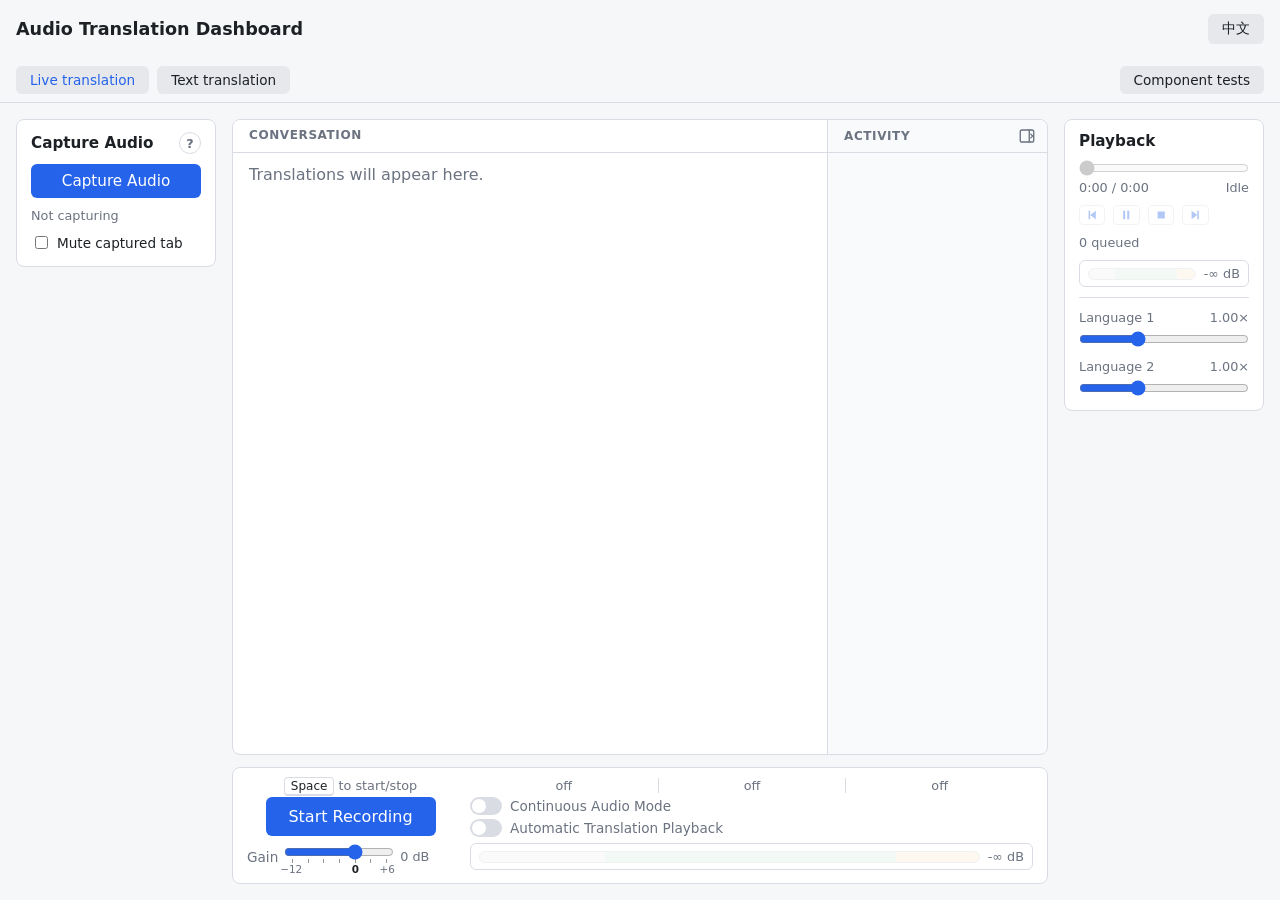
==== src/static/index.html @ a53b49bc "Add Simplified Chinese browser UI and language toggle" ====
<!doctype html>
<html lang="en">
<head>
  <meta charset="utf-8">
  <meta name="viewport" content="width=device-width, initial-scale=1">
  <title data-i18n="Audio Translation Dashboard">Audio Translation Dashboard</title>
  <script src="i18n-zh.js"></script>
  <script src="i18n.js"></script>
  <link rel="stylesheet" href="style.css">
</head>
<body class="app-shell">
  <header>
    <div class="app-heading">
      <h1><span data-i18n="Audio Translation Dashboard">Audio Translation Dashboard</span></h1>
      <button id="ui-language" class="ui-language header-link" type="button" lang="zh-Hans" translate="no">中文</button>
    </div>
    <div class="app-toolbar">
      <nav class="primary-views" aria-label="Translation views" data-i18n-aria-label="Translation views">
        <a class="header-link" href="#live" data-view="live" data-i18n="Live translation">Live translation</a>
        <a class="header-link" href="#text" data-view="text" data-i18n="Text translation">Text translation</a>
      </nav>
      <!-- The three servers' status (filled in by app.js from /api/health). -->
      <div id="services" class="services" aria-live="polite"></div>
      <a class="header-link" href="#tests" data-view="tests" data-i18n="Component tests">Component tests</a>
      <a id="smoke-link" class="header-link" href="smoke.html" target="_blank" rel="noopener" hidden data-i18n="Smoke test ↗">Smoke test ↗</a>
    </div>
  </header>

  <!-- The page: the capture sidebar to the left of the main area, in what was
       empty space (the main area keeps its size, centered, when there's room). -->
  <div id="live-view" class="layout">
  <aside id="capture" class="capture-panel" aria-label="Capture Audio" data-i18n-aria-label="Capture Audio">
    <div class="capture-head">
      <h2 data-i18n="Capture Audio">Capture Audio</h2>
      <button id="capture-help-btn" class="help-btn" type="button" aria-label="How capturing works"
              title="How capturing works" data-i18n-aria-label="How capturing works" data-i18n-title="How capturing works">?</button>
    </div>
    <button id="capture-btn" type="button" title="Capture the sound of a tab, a window or the whole system" data-i18n-title="Capture the sound of a tab, a window or the whole system" data-i18n="Capture Audio">Capture Audio</button>
    <div id="capture-status" class="capture-status" data-i18n="Not capturing">Not capturing</div>
    <!-- One meter per channel of the captured sound; click one to choose
         which is translated (filled in by app.js). -->
    <div id="capture-channels" class="capture-channels"></div>
    <label class="capture-mute" title="Silence the captured tab here while still capturing it (browser tabs only; set before capturing)" data-i18n-title="Silence the captured tab here while still capturing it (browser tabs only; set before capturing)">
      <input type="checkbox" id="capture-mute"> <span data-i18n="Mute captured tab">Mute captured tab</span></label>
  </aside>

  <main>
    <!-- One grid: each recording is a row with its text on the left and its
         activity (timings, details) on the right, so the two always align. -->
    <section translate="no" class="notranslate" id="translation-window" aria-live="polite">
      <div class="col-head conversation-head" data-i18n="Conversation">Conversation</div>
      <div class="col-head activity-head">
        <span class="col-title" data-i18n="Activity">Activity</span>
        <!-- Sidebar toggle: window outline, panel on the right, chevron that
             points right to collapse and left (flipped by CSS) to expand. -->
        <button id="activity-toggle" type="button" aria-expanded="true"
                aria-label="Hide activity" title="Hide activity" data-i18n-aria-label="Hide activity" data-i18n-title="Hide activity">
          <svg viewBox="0 0 24 24" width="18" height="18" aria-hidden="true"
               fill="none" stroke="currentColor" stroke-width="1.8"
               stroke-linecap="round" stroke-linejoin="round">
            <rect x="3" y="4" width="18" height="16" rx="2.5"/>
            <line x1="15" y1="4" x2="15" y2="20"/>
            <polyline class="chevron" points="17 9.5 19.5 12 17 14.5"/>
          </svg>
        </button>
      </div>
      <p class="placeholder" data-i18n="Translations will appear here.">Translations will appear here.</p>
    </section>

    <!-- Two-row grid. Top row: hints/indicators, each above the control it
         belongs to (the Space hint above the button, the status above the
         level). Bottom row: button, mode switch, gain, level. -->
    <div class="controls">
      <span class="shortcut-hint"><kbd data-i18n="Space">Space</kbd> <span data-i18n="to start/stop">to start/stop</span></span>
      <!-- Three independent indicators, left to right (filled in by app.js):
           the capture and the microphone (each with its own recording state), and
           playback, which waits for both to be quiet. Unlabeled: the position
           says which is which (and the tooltip). -->
      <div id="status" class="statuses" aria-live="polite">
        <span class="status-item" id="status-capture" data-name="Capture" data-i18n="off">off</span>
        <span class="status-item" id="status-mic" data-name="Mic" data-i18n="off">off</span>
        <span class="status-item" id="status-playback" data-name="Playback" data-i18n="off">off</span>
      </div>

      <button id="record-btn" type="button" title="Start/stop recording (Space)" data-i18n-title="Start/stop recording (Space)" data-i18n="Start Recording">Start Recording</button>
      <!-- "Continuous Audio Mode" in the UI; called auto-split in the code and config. -->
      <label class="switch" title="On: keep listening and send each phrase when you pause. Off: one recording per Start/Stop." data-i18n-title="On: keep listening and send each phrase when you pause. Off: one recording per Start/Stop.">
        <input type="checkbox" id="auto-split" role="switch">
        <span class="switch-track"></span><span data-i18n="Continuous Audio Mode">Continuous Audio Mode</span></label>
      <label class="switch" title="On: speak each translation as soon as it's done. Off: use the ▶ button after a translation." data-i18n-title="On: speak each translation as soon as it&#x27;s done. Off: use the ▶ button after a translation.">
        <input type="checkbox" id="auto-play" role="switch">
        <span class="switch-track"></span><span data-i18n="Automatic Translation Playback">Automatic Translation Playback</span></label>
      <!-- Software gain applied before the meter and the recording. Fine
           adjustment only: set the main level in Windows sound settings. -->
      <label class="gain" title="Software gain (double-click to reset to 0 dB). For larger changes, adjust the microphone level in Windows sound settings." data-i18n-title="Software gain (double-click to reset to 0 dB). For larger changes, adjust the microphone level in Windows sound settings."><span data-i18n="Gain">Gain</span><span class="gain-slider">
          <input type="range" id="gain" min="-12" max="6" step="1" value="0" list="gain-ticks">
          <!-- Scale labels, positioned along the thumb's travel (0 dB is at 2/3). -->
          <span class="gain-scale" aria-hidden="true">
            <span style="left: 0%">&minus;12</span>
            <span class="zero" style="left: 66.667%">0</span>
            <span style="left: 100%">+6</span>
          </span>
        </span>
        <span id="gain-value" class="gain-value">0 dB</span>
        <datalist id="gain-ticks">
          <option value="-12"></option>
          <option value="-9"></option>
          <option value="-6"></option>
          <option value="-3"></option>
          <option value="0"></option>
          <option value="3"></option>
          <option value="6"></option>
        </datalist>
      </label>
      <!-- Microphone level while recording: the meter bar (-60 dB left to
           0 dB right) and its dB readout, as one item. -->
      <div class="level">
        <div id="level-meter" class="meter" role="meter" aria-label="Microphone level"
             aria-valuemin="-60" aria-valuemax="0" aria-valuenow="-60"
             title="Microphone level: gray = too quiet, green = good, amber = very loud, red = clipping. The marker shows this recording's highest peak." data-i18n-aria-label="Microphone level" data-i18n-title="Microphone level: gray = too quiet, green = good, amber = very loud, red = clipping. The marker shows this recording&#x27;s highest peak.">
          <div class="meter-fill"></div>
          <div class="meter-peak"></div>
          <div class="meter-threshold" title="Speech threshold (Continuous Audio Mode)" data-i18n-title="Speech threshold (Continuous Audio Mode)"></div>
        </div>
        <span id="level-db" class="meter-db">-∞ dB</span>
      </div>
    </div>
  </main>
  <aside id="playback" class="capture-panel playback-panel" aria-label="Playback" data-i18n-aria-label="Playback">
    <div class="capture-head"><h2 data-i18n="Playback">Playback</h2></div>
    <div class="playback-timeline">
      <input id="playback-position" type="range" min="0" max="1" step="0.1" value="0" aria-label="Position in current clip" disabled data-i18n-aria-label="Position in current clip">
      <div class="playback-times"><span id="playback-elapsed">0:00</span><span id="playback-duration">/ 0:00</span><span id="playback-status" class="capture-status" role="status" data-i18n="Idle">Idle</span></div>
    </div>
    <div class="playback-controls translation-actions" role="group" aria-label="Playback controls" data-i18n-aria-label="Playback controls">
      <button id="playback-restart" class="row-btn" type="button" title="Restart clip" aria-label="Restart clip" disabled data-i18n-title="Restart clip" data-i18n-aria-label="Restart clip"><svg viewBox="0 0 24 24" width="14" height="14" fill="currentColor" aria-hidden="true"><path d="M5 4h3v16H5zm14 0v16L8 12z"/></svg></button>
      <button id="playback-pause" class="row-btn" type="button" title="Pause playback" aria-label="Pause playback" disabled data-i18n-title="Pause playback" data-i18n-aria-label="Pause playback"><svg viewBox="0 0 24 24" width="14" height="14" fill="currentColor" aria-hidden="true"><path d="M6 4h4v16H6zm8 0h4v16h-4z"/></svg></button>
      <button id="playback-stop" class="row-btn" type="button" title="Stop and clear queue" aria-label="Stop and clear queue" disabled data-i18n-title="Stop and clear queue" data-i18n-aria-label="Stop and clear queue"><svg viewBox="0 0 24 24" width="14" height="14" fill="currentColor" aria-hidden="true"><rect x="5" y="5" width="14" height="14" rx="1"/></svg></button>
      <button id="playback-next" class="row-btn" type="button" title="Next queued clip" aria-label="Next queued clip" disabled data-i18n-title="Next queued clip" data-i18n-aria-label="Next queued clip"><svg viewBox="0 0 24 24" width="14" height="14" fill="currentColor" aria-hidden="true"><path d="M16 4h3v16h-3zM5 4l11 8-11 8z"/></svg></button>
    </div>
    <div id="playback-queue" class="capture-status" data-i18n="0 queued">0 queued</div>
    <div class="level">
      <div id="playback-meter" class="meter" role="meter" aria-label="Playback level" aria-valuemin="-60" aria-valuemax="0" aria-valuenow="-60" title="Playback output level (dBFS)" data-i18n-aria-label="Playback level" data-i18n-title="Playback output level (dBFS)"><div class="meter-fill"></div></div>
      <span id="playback-db" class="meter-db">-∞ dB</span>
    </div>
    <div class="playback-speeds" role="group" aria-label="Translation playback speed" data-i18n-aria-label="Translation playback speed">
      <label class="playback-speed"><span id="speed-language1" data-i18n="Language 1">Language 1</span><output for="speed1">1.00×</output><input id="speed1" type="range" min="0.75" max="1.5" step="0.05" value="1" aria-labelledby="speed-language1"></label>
      <label class="playback-speed"><span id="speed-language2" data-i18n="Language 2">Language 2</span><output for="speed2">1.00×</output><input id="speed2" type="range" min="0.75" max="1.5" step="0.05" value="1" aria-labelledby="speed-language2"></label>
    </div>
  </aside>
  </div>

  <!-- Loaded once, then kept mounted so switching views preserves their state. -->
  <iframe id="text-view" class="app-view-frame" title="Text translation" data-src="translate.html" hidden data-i18n-title="Text translation"></iframe>
  <iframe id="tests-view" class="app-view-frame" title="Component tests" data-src="test.html" allow="microphone" hidden data-i18n-title="Component tests"></iframe>

  <!-- How capturing works (the ? in the capture sidebar). -->
  <dialog id="capture-help" class="help-dialog" aria-labelledby="capture-help-title">
    <div class="raw-head">
      <h2 id="capture-help-title" data-i18n="Capture Audio">Capture Audio</h2>
      <button id="capture-help-close" type="button" aria-label="Close" title="Close (Esc)" data-i18n-aria-label="Close" data-i18n-title="Close (Esc)">&#x2715;</button>
    </div>
    <div class="help-body">
      <p data-i18n="Capture translates sound from your computer instead of the microphone: a video, a meeting, anything that&#x27;s playing.">Capture translates sound from your computer instead of the microphone: a video, a meeting, anything that's playing.</p>
      <p data-i18n="It uses the browser&#x27;s screen sharing, the same one meeting apps use to share a tab or your screen, in reverse: you share with this page, and it listens to the sound. In the browser&#x27;s picker, choose:">It uses the browser's screen sharing, the same one meeting apps use to share a tab or your screen, in reverse: you share with this page, and it listens to the sound. In the browser's picker, choose:</p>
      <ul>
      <li data-i18n="A browser tab (best), with Also share tab audio on: just that tab&#x27;s sound, e.g. a YouTube video or a meeting in the browser. Mute captured tab (tick it before capturing) silences it for you while it&#x27;s still captured, so you hear only the translations.">A browser tab (best), with Also share tab audio on: just that tab's sound, e.g. a YouTube video or a meeting in the browser. Mute captured tab (tick it before capturing) silences it for you while it's still captured, so you hear only the translations.</li>
      <li data-i18n="Entire screen, with Also share system audio on: everything your computer plays (Windows), e.g. a meeting app. This includes the spoken translations.">Entire screen, with Also share system audio on: everything your computer plays (Windows), e.g. a meeting app. This includes the spoken translations.</li>
      <li data-i18n="A window shares no sound in most browsers.">A window shares no sound in most browsers.</li>
      </ul>
      <p data-i18n="The picture isn&#x27;t used (it&#x27;s kept tiny). Phrases are split at pauses, as in Continuous Audio Mode. If the sound is stereo, translation starts with the first channel that has sound; click a channel&#x27;s meter to choose the other. Stop with the button, or with the browser&#x27;s own &quot;Stop sharing&quot;.">The picture isn't used (it's kept tiny). Phrases are split at pauses, as in Continuous Audio Mode. If the sound is stereo, translation starts with the first channel that has sound; click a channel's meter to choose the other. Stop with the button, or with the browser's own "Stop sharing".</p>
    </div>
  </dialog>

  <!-- Viewer for a row's raw whisper/llama exchange (request + response JSON). -->
  <dialog id="raw-dialog" aria-labelledby="raw-title">
    <div class="raw-head">
      <h2 id="raw-title"></h2>
      <button id="raw-copy" type="button" data-i18n="Copy">Copy</button>
      <button id="raw-close" type="button" aria-label="Close" title="Close (Esc)" data-i18n-aria-label="Close" data-i18n-title="Close (Esc)">&#x2715;</button>
    </div>
    <pre translate="no" id="raw-body"></pre>
  </dialog>

  <script src="translation-actions.js"></script>
  <script src="time-stretch.js"></script>
  <script src="app.js"></script>
  <script src="views.js"></script>
</body>
</html>
---- src/static/style.css ----
:root {
  --bg: #f6f7f9;
  --panel: #ffffff;
  --activity-bg: #f9fafb;
  --controls-bg: #e8ebef; /* controls panel: darker than the page, for contrast */
  --text: #1d2125;
  --muted: #6b7280;
  --border: #d9dde3;
  --accent: #2563eb;
  --recording: #dc2626;
  --activity-full-width: 220px; /* the Activity column when shown */
  --activity-width: var(--activity-full-width); /* current width (narrow when collapsed) */
  --header-height: 50px;
  --header-btn-bg: #e6e8ec; /* header link buttons: just off the page background */
  --header-btn-hover: #dcdfe4;
}

@media (prefers-color-scheme: dark) {
  :root {
    --bg: #15171a;
    --panel: #1f2226;
    --activity-bg: #1a1d21;
    --controls-bg: #0e1012;
    --text: #e6e8eb;
    --muted: #9aa1ab;
    --border: #33373d;
    --accent: #3b82f6;
    --recording: #ef4444;
    --header-btn-bg: #24272c;
    --header-btn-hover: #2c3036;
  }
}

* { box-sizing: border-box; }

body {
  margin: 0;
  font-family: system-ui, sans-serif;
  background: var(--bg);
  color: var(--text);
}

header {
  height: var(--header-height);
  padding: 0 16px;
  display: flex;
  align-items: center;
  gap: 12px;
  border-bottom: 1px solid var(--border);
}

h1 { font-size: 1.1rem; margin: 0; }

/* Link to the other page (dashboard <-> component tests), at the right:
   shaped like the record button, but a quiet gray. */
.header-link {
  margin-left: auto;
  padding: 6px 14px;
  border-radius: 6px;
  background: var(--header-btn-bg);
  color: var(--text);
  font-size: 0.85rem;
  text-decoration: none;
}

.header-link:hover { background: var(--header-btn-hover); }
.header-link + .header-link { margin-left: 0; } /* several: side by side */

/* Keep live capture running while the other mounted views are visible. */
.app-shell { height: 100vh; height: 100dvh; display: flex; flex-direction: column; overflow: hidden; }
.app-shell > header { flex-shrink: 0; height: auto; flex-direction: column; align-items: stretch; gap: 0; padding: 0; }
.app-heading { display: flex; align-items: center; justify-content: space-between; gap: 12px; padding: 14px 16px; }
.app-toolbar { display: flex; align-items: center; flex-wrap: wrap; gap: 12px; padding: 8px 16px; }
.primary-views { display: flex; flex-wrap: wrap; gap: 8px; }
.app-toolbar .header-link { margin-left: 0; }
.ui-language { flex-shrink: 0; color: var(--text); border: 0; font-family: inherit; cursor: pointer; }
.app-shell > #live-view { flex: 1; min-height: 0; }
.app-shell #live-view > main { height: 100%; min-height: 0; }
.app-view-frame { display: block; width: 100%; flex: 1; min-height: 0; border: 0; }
.app-shell > [hidden], .app-shell > header > [hidden] { display: none !important; }
.header-link[aria-current="page"] { color: var(--accent); }
.embedded-view header { display: none; }

/* Server status, at the right of the header before the link: a colored dot
   per server (green ok, amber loading, red down, gray not checked yet). */
.services {
  margin-left: auto;
  display: flex;
  gap: 14px;
  font-size: 0.8rem;
  color: var(--muted);
}

.services + .header-link { margin-left: 4px; }

.service { display: flex; align-items: center; gap: 5px; cursor: default; }

.service::before {
  content: "";
  width: 8px;
  height: 8px;
  border-radius: 50%;
  background: var(--muted);
}

.service.ok::before { background: #16a34a; }
.service.loading::before { background: #d97706; }
.service.down::before { background: var(--recording); }
.service.down { color: var(--recording); }

.mock-badge {
  font-size: 0.7rem;
  font-weight: 600;
  letter-spacing: 0.05em;
  padding: 2px 6px;
  border-radius: 4px;
  vertical-align: middle;
  background: var(--recording);
  color: #fff;
}

button { font: inherit; color: inherit; }

/* Main area */

/* The page: the capture sidebar in the left margin, the main area as before.
   The sidebar's column is at least its own width; the main area is up to
   1100px; the outer columns share what's left equally, so the main area stays
   centered (and its size unchanged) while there's room. */
.layout {
  --capture-width: 240px;
  display: grid;
  grid-template-columns: minmax(calc(var(--capture-width) + 16px), 1fr) minmax(0, 1100px) minmax(calc(var(--capture-width) + 16px), 1fr);
}

.layout > main { grid-column: 2; width: 100%; }

main {
  max-width: 1100px;
  height: calc(100vh - var(--header-height));
  margin: 0 auto;
  padding: 16px;
  display: flex;
  flex-direction: column;
  gap: 12px;
}

/* Translation window: a two-column grid. Each row is one recording; its cells
   share the row's height, so text and activity always line up. */

#translation-window {
  flex: 1;
  min-height: 0;
  overflow-y: auto;
  background: var(--panel);
  border: 1px solid var(--border);
  border-radius: 8px;
  display: grid;
  grid-template-columns: minmax(0, 1fr) var(--activity-width);
  align-content: start;
  /* Carries both column backgrounds (and the divider) down through the empty
     space below the last row. */
  background: linear-gradient(to right,
    var(--panel) calc(100% - var(--activity-width)),
    var(--border) calc(100% - var(--activity-width)) calc(100% - var(--activity-width) + 1px),
    var(--activity-bg) calc(100% - var(--activity-width) + 1px));
}

/* Collapsed activity: the column shrinks to a narrow strip that keeps the
   toggle button; rows and the background stay aligned. */
body.activity-hidden { --activity-width: 36px; }
body.activity-hidden .activity > *,
body.activity-hidden .activity-head .col-title { display: none; }
body.activity-hidden .activity { padding: 0; }
body.activity-hidden .activity-head { justify-content: center; padding: 8px 0; }

.row { display: contents; }

.col-head {
  position: sticky;
  top: 0;
  z-index: 1;
  padding: 8px 16px;
  font-size: 0.75rem;
  font-weight: 600;
  text-transform: uppercase;
  letter-spacing: 0.05em;
  color: var(--muted);
  background: var(--panel);
  border-bottom: 1px solid var(--border);
}

.activity-head {
  background: var(--activity-bg);
  border-left: 1px solid var(--border);
  display: flex;
  align-items: center;
  justify-content: space-between;
  padding-right: 8px;
}

#activity-toggle {
  display: flex;
  align-items: center;
  justify-content: center;
  width: 24px;
  height: 24px;
  margin: -4px 0; /* don't make the header row taller */
  padding: 0;
  border: none;
  border-radius: 4px;
  background: none;
  color: var(--muted);
  cursor: pointer;
}

#activity-toggle:hover {
  color: var(--text);
  background: var(--border);
}

#activity-toggle .chevron {
  transform-box: fill-box;
  transform-origin: center;
}

body.activity-hidden #activity-toggle .chevron { transform: scaleX(-1); }

.placeholder {
  grid-column: 1 / -1;
  margin: 0;
  padding: 12px 16px;
  color: var(--muted);
}

/* Left column: the conversation. language1 is left-aligned, language2 right. */

.utterance {
  padding: 10px 16px;
  border-bottom: 1px solid var(--border);
}

.utterance.lang2 { text-align: right; }

.utterance .meta {
  font-size: 0.75rem;
  color: var(--muted);
  margin-bottom: 2px;
}

.utterance .meta:empty { display: none; }

/* The transcription is the smaller and narrower of the two (75% of the row),
   the translation the main text (95%); both on the row's side (lang2 rows:
   the right). Both flow as one paragraph, filling their width: line breaks in
   the text (whisper's segment boundaries, which llama copies) become spaces. */
.utterance .original,
.utterance .translation {
  line-height: 1.5;
  white-space: normal;
}

.utterance .original {
  max-width: 75%;
  font-size: 0.95rem;
}

.utterance .translation {
  max-width: 95%;
  font-size: 1.1rem;
  color: var(--accent);
  margin-top: 4px;
}

.utterance.lang2 .original,
.utterance.lang2 .translation { margin-left: auto; }

.utterance .translation:empty { display: none; }
.utterance .pending { color: var(--muted); font-style: italic; }
.utterance .error { color: var(--recording); font-size: 0.9rem; }

/* Right column: activity for the row. Timings first and largest; the rest is
   supporting detail. */

.activity {
  padding: 10px 14px;
  border-bottom: 1px solid var(--border);
  border-left: 1px solid var(--border);
  background: var(--activity-bg);
  min-width: 0;
}

.timing {
  display: flex;
  align-items: baseline;
  gap: 6px;
  line-height: 1.4;
}

.timing .secs {
  font-size: 1.15rem;
  font-weight: 600;
  font-variant-numeric: tabular-nums;
  min-width: 3.6em;
}

.timing .label {
  font-size: 0.75rem;
  color: var(--muted);
}

/* Second line under a label: the translate line's time to first token. */
.timing .label .sub {
  display: block;
  font-size: 0.7rem;
  font-variant-numeric: tabular-nums;
  white-space: nowrap;
}

/* Small buttons at the right end of a timing line: play (audio) and
   raw-response viewers (transcribe, translate), stacked in one column. */
.row-btn {
  margin-left: auto;
  min-width: 2.2em;
  padding: 0 6px;
  border: 1px solid var(--border);
  border-radius: 4px;
  background: var(--panel);
  color: var(--accent);
  font-size: 0.75rem;
  line-height: 1.5;
  cursor: pointer;
}

.row-btn:hover { border-color: var(--accent); }

/* A second button (play, after ⓘ on the audio line) stays in the same
   right-hand column as the single buttons on the other lines. */
.timing .row-btn + .row-btn { margin-left: 0; }

/* Identical play/copy controls inline after translations on either page. */
.translation-actions {
  display: inline-flex;
  gap: 4px;
  margin-left: 8px;
  vertical-align: 0.1em;
  white-space: nowrap;
}

.translation-actions > .row-btn {
  display: inline-flex;
  align-items: center;
  justify-content: center;
  width: 2.2em;
  min-width: 2.2em;
  height: calc(1.5em + 2px);
  margin: 0;
  padding: 0 6px;
  border: 1px solid var(--border);
  border-radius: 4px;
  background: var(--panel);
  color: var(--accent);
  font-size: 0.75rem;
  font-weight: 400;
  line-height: 1.5;
  font-style: normal;
}

.translation-actions > .row-btn:hover { border-color: var(--accent); background: var(--panel); }

/* Raw response viewer */

#raw-dialog {
  width: min(900px, 92vw);
  max-height: 85vh;
  padding: 0;
  border: 1px solid var(--border);
  border-radius: 8px;
  background: var(--panel);
  color: var(--text);
}

#raw-dialog[open] { display: flex; flex-direction: column; }
#raw-dialog::backdrop { background: rgba(0, 0, 0, 0.4); }

.raw-head {
  display: flex;
  align-items: center;
  gap: 8px;
  padding: 10px 14px;
  border-bottom: 1px solid var(--border);
}

.raw-head h2 { flex: 1; margin: 0; font-size: 0.95rem; }

.raw-head button {
  padding: 2px 10px;
  border: 1px solid var(--border);
  border-radius: 4px;
  background: none;
  cursor: pointer;
}

#raw-body {
  margin: 0;
  padding: 12px 14px;
  overflow: auto;
  font-family: ui-monospace, Consolas, monospace;
  font-size: 0.8rem;
  line-height: 1.45;
  white-space: pre-wrap;
  overflow-wrap: anywhere;
}

.timing.pending .secs { color: var(--muted); font-weight: 400; }
.timing.error .secs { color: var(--recording); }

.details {
  margin-top: 6px;
  font-size: 0.75rem;
  line-height: 1.4;
  color: var(--muted);
  overflow-wrap: anywhere;
}

.details .error { color: var(--recording); }

/* Controls */

/* Two rows on a shared grid so each indicator sits above its control:
     row 1:  Space hint |        |      | capture, mic, playback statuses
     row 2:  button     | switch | gain | level (meter bar + dB readout)
     row 3:             | switch |      |
   The gain column takes the leftover space (1fr), which pushes the last
   column to the right edge; that column is as wide as the Activity column so
   the indicators line up under it (even when the column is collapsed).
   Like the translation window, the panel has no right padding (both have a
   1px border), so the last column has exactly the Activity column's width
   and both its edges line up; its contents get the activity cells' 14px
   side padding instead. */
.controls {
  display: grid;
  grid-template-columns: auto auto auto var(--activity-full-width);
  column-gap: 16px;
  row-gap: 4px;
  align-items: center;
  justify-items: start;
  padding: 10px 0 10px 14px;
  /* Same two-tone background as the translation window: conversation color
     on the left, activity color under the Activity column, and the 1px
     divider at the same position. (Uses the full width, so it doesn't follow
     the Activity column when collapsed; --controls-bg is the old flat color.) */
  background: linear-gradient(to right,
    var(--panel) calc(100% - var(--activity-full-width)),
    var(--border) calc(100% - var(--activity-full-width)) calc(100% - var(--activity-full-width) + 1px),
    var(--activity-bg) calc(100% - var(--activity-full-width) + 1px));
  border: 1px solid var(--border);
  border-radius: 8px;
}

.controls .shortcut-hint { grid-row: 1; grid-column: 1; justify-self: center; }
.controls #status {
  grid-row: 1;
  grid-column: 4;
  justify-self: stretch;
  padding: 0 14px; /* lines up with the level below */
}
/* Rows 2-3: the two switches stacked (left-aligned, so their tracks line
   up); the other controls span both rows, centered vertically. */
.controls #record-btn { grid-row: 2 / 4; grid-column: 1; justify-self: center; }
.controls .switch { grid-row: 2; grid-column: 2; justify-self: start; }
.controls .switch + .switch { grid-row: 3; }
.controls .gain { grid-row: 2 / 4; grid-column: 3; justify-self: center; }
.controls .level { grid-row: 2 / 4; grid-column: 4; justify-self: center; width: calc(100% - 28px); }

/* The level: meter bar filling the width, dB readout to its right. */
.level {
  display: flex;
  align-items: center;
  justify-content: center;
  gap: 8px;
  padding: 5px 8px;
  border: 1px solid var(--border);
  border-radius: 6px;
}

.level .meter { flex: 1; width: auto; min-width: 0; }
.level .meter-db { min-width: 0; white-space: nowrap; text-align: center; }

#record-btn {
  font-size: 1rem;
  padding: 10px 20px;
  border: none;
  border-radius: 6px;
  background: var(--accent);
  color: #fff;
  cursor: pointer;
  min-width: 170px;
}

#record-btn.recording { background: var(--recording); }
#record-btn:disabled { opacity: 0.6; cursor: default; }

/* The status row above the level: capture (left), mic (middle), playback
   (right), unlabeled, with light dividers, each colored by what it's doing:
   equal thirds, each centered. The wording is kept short enough to fit; text
   that's too long spills over visibly, a sign to shorten it. */
.statuses { display: grid; grid-template-columns: repeat(3, minmax(0, 1fr)); font-size: 0.8rem; color: var(--muted); white-space: nowrap; }
.status-item { text-align: center; }
.status-item + .status-item { border-left: 1px solid var(--border); }
.status-item[data-state="active"] { color: #16a34a; }
.status-item[data-state="waiting"] { color: #d97706; }
.status-item[data-state="error"] { color: var(--recording); }

.shortcut-hint {
  font-size: 0.8rem;
  color: var(--muted);
}

kbd {
  font-family: inherit;
  font-size: 0.75rem;
  padding: 1px 6px;
  border: 1px solid var(--border);
  border-bottom-width: 2px;
  border-radius: 4px;
  background: var(--panel);
  color: var(--text);
}

/* Microphone level meter. The track is faintly shaded by range:
   -60..-45 dB too quiet, -45..-10 dB good, -10..0 dB very loud. */

.meter {
  --meter-quiet: #9ca3af;
  --meter-good: #16a34a;
  --meter-hot: #f59e0b;
  position: relative;
  width: 200px;
  height: 12px;
  border-radius: 6px;
  overflow: hidden;
  border: 1px solid var(--border);
  background: linear-gradient(to right,
    color-mix(in srgb, var(--meter-quiet) 12%, transparent) 25%,
    color-mix(in srgb, var(--meter-good) 12%, transparent) 25% 83.3%,
    color-mix(in srgb, var(--meter-hot) 15%, transparent) 83.3%);
  opacity: 0.4;
  transition: opacity 0.2s;
}

.meter.active { opacity: 1; }

.meter-fill {
  position: absolute;
  inset: 0 auto 0 0;
  width: 0;
  background: var(--meter-good);
}

.meter.quiet .meter-fill { background: var(--meter-quiet); }
.meter.hot .meter-fill { background: var(--meter-hot); }
.meter.clip .meter-fill { background: var(--recording); }

.meter-peak {
  position: absolute;
  top: 0;
  bottom: 0;
  left: 0;
  width: 2px;
  background: var(--text);
  opacity: 0.6;
  display: none;
}

.meter.active .meter-peak { display: block; }

/* Auto-split: the speech threshold, and a highlight while speech is detected. */
.meter-threshold {
  position: absolute;
  top: -1px;
  bottom: -1px;
  left: 0;
  border-left: 2px dashed var(--accent);
  display: none;
}

.meter.active.auto .meter-threshold { display: block; }
.meter.speaking { box-shadow: 0 0 0 2px color-mix(in srgb, var(--meter-good) 45%, transparent); }

/* Software gain slider */

.gain {
  display: inline-flex;
  align-items: center;
  gap: 6px;
  font-size: 0.85rem;
  color: var(--muted);
}

.gain-slider {
  display: inline-flex;
  flex-direction: column;
  width: 110px;
}

.gain-slider input {
  width: 100%;
  margin: 0;
  accent-color: var(--accent);
}

/* Labels under the track. Inset by about half the thumb's width so they line
   up with where the thumb's center actually travels. */
.gain-scale {
  position: relative;
  height: 0.9em;
  margin: 1px 7px 0;
  font-size: 0.65rem;
  line-height: 1;
  font-variant-numeric: tabular-nums;
}

.gain-scale span {
  position: absolute;
  top: 0;
  transform: translateX(-50%);
}

.gain-scale .zero {
  font-weight: 700;
  color: var(--text);
}

.gain-value {
  min-width: 4.2em;
  font-size: 0.8rem;
  font-variant-numeric: tabular-nums;
}

/* On/off switch (auto-split) */

.switch {
  display: inline-flex;
  align-items: center;
  gap: 8px;
  font-size: 0.85rem;
  color: var(--muted);
  cursor: pointer;
  user-select: none;
}

.switch input {
  position: absolute;
  opacity: 0;
  width: 0;
  height: 0;
}

.switch-track {
  position: relative;
  width: 32px;
  height: 18px;
  border-radius: 9px;
  background: var(--border);
  transition: background 0.15s;
}

.switch-track::after {
  content: "";
  position: absolute;
  top: 2px;
  left: 2px;
  width: 14px;
  height: 14px;
  border-radius: 50%;
  background: #fff;
  transition: transform 0.15s;
}

.switch input:checked + .switch-track { background: var(--accent); }
.switch input:checked + .switch-track::after { transform: translateX(14px); }
.switch input:focus-visible + .switch-track { outline: 2px solid var(--accent); outline-offset: 2px; }
.switch:has(input:checked) { color: var(--text); }
.switch:has(input:disabled) { opacity: 0.5; cursor: default; }

.meter-db {
  min-width: 4.5em;
  font-size: 0.8rem;
  color: var(--muted);
  font-variant-numeric: tabular-nums;
}

.meter-db.clip { color: var(--recording); font-weight: 600; }

/* Capture sidebar: styled like the main panels, its top aligned with the
   translation window (main's 16px padding), main's padding as the gap. */

.capture-panel {
  grid-column: 1;
  justify-self: end;
  align-self: start;
  width: var(--capture-width);
  margin: 16px 0 0 16px;
  padding: 12px 14px 14px;
  display: flex;
  flex-direction: column;
  gap: 10px;
  background: var(--panel);
  border: 1px solid var(--border);
  border-radius: 8px;
}

.capture-head { display: flex; align-items: center; justify-content: space-between; }
.capture-head h2 { margin: 0; font-size: 0.95rem; }

.help-btn {
  width: 22px;
  height: 22px;
  padding: 0;
  border: 1px solid var(--border);
  border-radius: 50%;
  background: none;
  color: var(--muted);
  font-size: 0.8rem;
  font-weight: 600;
  cursor: pointer;
}

.help-btn:hover { border-color: var(--accent); color: var(--accent); }

#capture-btn {
  padding: 8px 14px;
  border: none;
  border-radius: 6px;
  background: var(--accent);
  color: #fff;
  font-size: 0.95rem;
  cursor: pointer;
}

#capture-btn.capturing { background: var(--recording); }
#capture-btn:disabled { opacity: 0.6; cursor: default; }

.capture-status { font-size: 0.8rem; color: var(--muted); }
.capture-status.error { color: var(--recording); }

.playback-panel { grid-column: 3; grid-row: 1; justify-self: start; margin: 16px 16px 0 0; }
.playback-controls { margin: 0; gap: 8px; }
.playback-controls .row-btn:disabled { opacity: 0.35; cursor: default; border-color: var(--border); }
.playback-panel .level { width: 100%; align-self: center; }
.playback-timeline input { width: 100%; margin: 0; accent-color: var(--accent); }
.playback-times #playback-status { margin-left: auto; text-align: right; }
.playback-times { display: flex; gap: 4px; color: var(--muted); font-size: 0.8rem; font-variant-numeric: tabular-nums; }
.playback-speeds { display: flex; flex-direction: column; gap: 12px; border-top: 1px solid var(--border); padding-top: 12px; }
.playback-speed { display: grid; grid-template-columns: 1fr auto; gap: 6px; font-size: 0.8rem; color: var(--muted); }
.playback-speed output { font-variant-numeric: tabular-nums; }
.playback-speed input { grid-column: 1 / -1; width: 100%; margin: 0; accent-color: var(--accent); }

/* A channel's meter is a button: click it to translate that channel. */
.capture-channels { display: flex; flex-direction: column; gap: 6px; }
.capture-channels:empty { display: none; }

.channel {
  display: grid;
  grid-template-columns: 1ch minmax(0, 1fr) auto;
  align-items: center;
  gap: 8px;
  padding: 5px 8px;
  border: 1px solid var(--border);
  border-radius: 6px;
  background: none;
  font-size: 0.8rem;
  text-align: left;
  cursor: pointer;
}

.channel:hover { border-color: var(--accent); }
.channel.selected { border-color: var(--accent); background: color-mix(in srgb, var(--accent) 10%, transparent); }
.channel .ch-name { color: var(--muted); }
.channel.selected .ch-name { color: var(--accent); font-weight: 600; }

.channel .meter { width: 100%; }
.channel .meter-db { min-width: 0; white-space: nowrap; text-align: right; }

.capture-mute {
  display: flex;
  align-items: center;
  gap: 6px;
  font-size: 0.85rem;
  cursor: pointer;
}

.capture-mute:has(input:disabled) { opacity: 0.5; cursor: default; }

/* The capture help (styled like the raw viewer, smaller). */
.help-dialog {
  width: min(560px, 92vw);
  padding: 0;
  border: 1px solid var(--border);
  border-radius: 8px;
  background: var(--panel);
  color: var(--text);
}

.help-dialog::backdrop { background: rgba(0, 0, 0, 0.4); }
.help-body { padding: 4px 18px 12px; font-size: 0.9rem; line-height: 1.5; }
.help-body li { margin-bottom: 4px; }

/* Keep the center controls usable as the two side panels take up space. */
@media (max-width: 1400px) {
  .layout { --capture-width: 200px; }
  .controls { grid-template-columns: auto minmax(0, 1fr); padding: 10px 14px; background: var(--panel); }
  .controls #status { grid-column: 2; padding: 0; }
  .controls .gain { grid-row: 4; grid-column: 1; }
  .controls .level { grid-row: 4; grid-column: 2; min-width: 0; width: 100%; }
}

/* Narrower screens: the side panels move above the main area. */
@media (max-width: 1000px) {
  .layout { grid-template-columns: repeat(2, minmax(0, 1fr)); grid-template-rows: auto minmax(0, 1fr); }
  .capture-panel { grid-column: 1; grid-row: 1; width: auto; justify-self: stretch; margin: 12px 8px 0 16px; }
  .playback-panel { grid-column: 2; margin: 12px 16px 0 8px; }
  .layout > main { grid-column: 1 / -1; grid-row: 2; }
  .playback-speeds { flex-direction: row; }
  .playback-speed { flex: 1; min-width: 0; }
}

/* Narrow screens: the activity column becomes narrower. */
@media (max-width: 700px) {
  :root { --activity-full-width: 130px; }
  main { padding: 8px; }
  .utterance { padding: 8px 10px; }
  .activity { padding: 8px 10px; }
  .timing .secs { font-size: 1rem; }
}
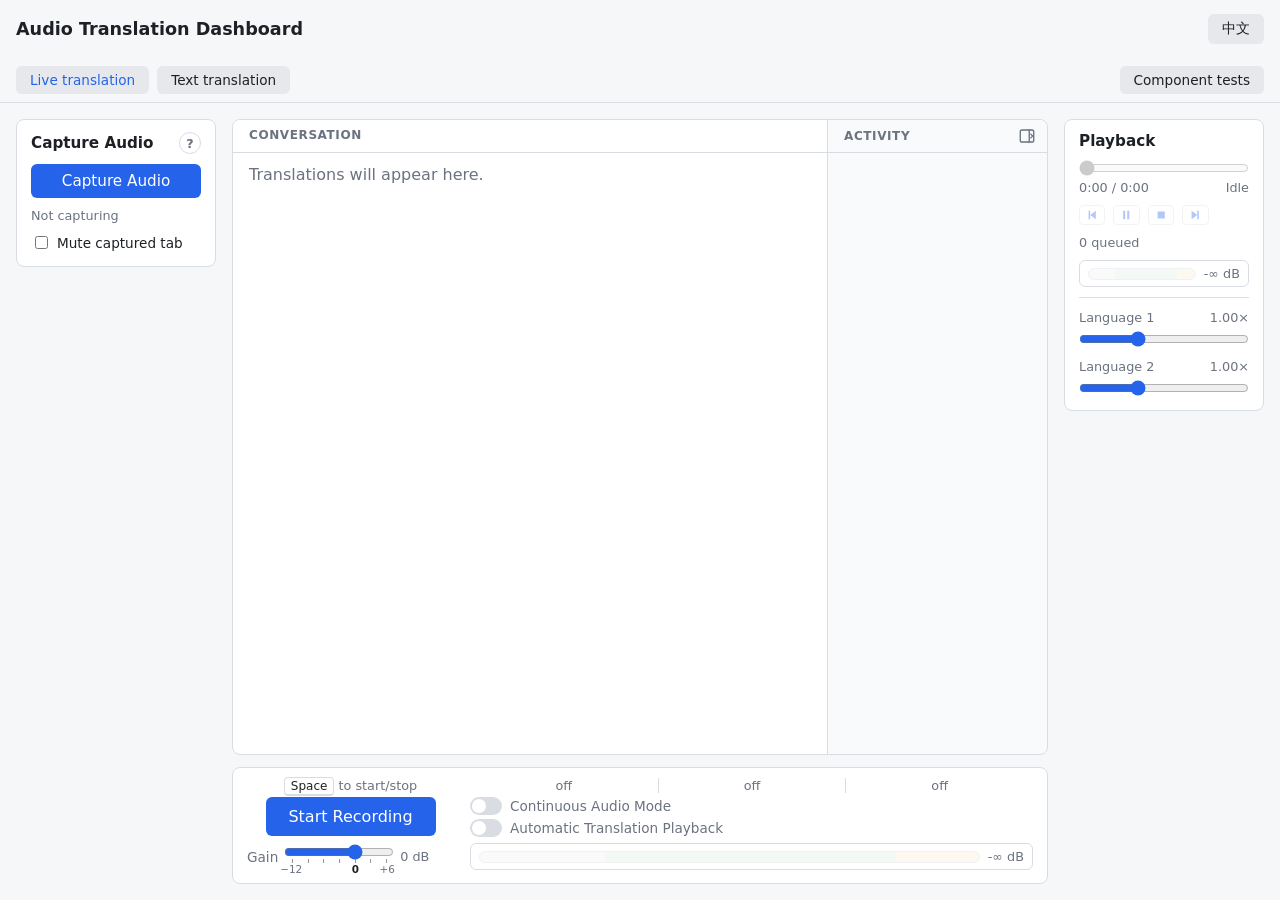
==== commit 8c375659: "Preserve localized errors and capture help emphasis" ====
--- a/src/static/index.html
+++ b/src/static/index.html
@@ -164,9 +164,9 @@
       <p data-i18n="Capture translates sound from your computer instead of the microphone: a video, a meeting, anything that&#x27;s playing.">Capture translates sound from your computer instead of the microphone: a video, a meeting, anything that's playing.</p>
       <p data-i18n="It uses the browser&#x27;s screen sharing, the same one meeting apps use to share a tab or your screen, in reverse: you share with this page, and it listens to the sound. In the browser&#x27;s picker, choose:">It uses the browser's screen sharing, the same one meeting apps use to share a tab or your screen, in reverse: you share with this page, and it listens to the sound. In the browser's picker, choose:</p>
       <ul>
-      <li data-i18n="A browser tab (best), with Also share tab audio on: just that tab&#x27;s sound, e.g. a YouTube video or a meeting in the browser. Mute captured tab (tick it before capturing) silences it for you while it&#x27;s still captured, so you hear only the translations.">A browser tab (best), with Also share tab audio on: just that tab's sound, e.g. a YouTube video or a meeting in the browser. Mute captured tab (tick it before capturing) silences it for you while it's still captured, so you hear only the translations.</li>
-      <li data-i18n="Entire screen, with Also share system audio on: everything your computer plays (Windows), e.g. a meeting app. This includes the spoken translations.">Entire screen, with Also share system audio on: everything your computer plays (Windows), e.g. a meeting app. This includes the spoken translations.</li>
-      <li data-i18n="A window shares no sound in most browsers.">A window shares no sound in most browsers.</li>
+        <li data-i18n-rich="{tab} (best), with {tabAudio} on: just that tab&#x27;s sound, e.g. a YouTube video or a meeting in the browser. {mute} (tick it before capturing) silences it for you while it&#x27;s still captured, so you hear only the translations."><b data-i18n-slot="tab" data-i18n="A browser tab">A browser tab</b> (best), with <i data-i18n-slot="tabAudio" data-i18n="Also share tab audio">Also share tab audio</i> on: just that tab's sound, e.g. a YouTube video or a meeting in the browser. <b data-i18n-slot="mute" data-i18n="Mute captured tab">Mute captured tab</b> (tick it before capturing) silences it for you while it's still captured, so you hear only the translations.</li>
+        <li data-i18n-rich="{screen}, with {systemAudio} on: everything your computer plays (Windows), e.g. a meeting app. This includes the spoken translations."><b data-i18n-slot="screen" data-i18n="Entire screen">Entire screen</b>, with <i data-i18n-slot="systemAudio" data-i18n="Also share system audio">Also share system audio</i> on: everything your computer plays (Windows), e.g. a meeting app. This includes the spoken translations.</li>
+        <li data-i18n-rich="A {window} shares no sound in most browsers.">A <b data-i18n-slot="window" data-i18n="window">window</b> shares no sound in most browsers.</li>
       </ul>
       <p data-i18n="The picture isn&#x27;t used (it&#x27;s kept tiny). Phrases are split at pauses, as in Continuous Audio Mode. If the sound is stereo, translation starts with the first channel that has sound; click a channel&#x27;s meter to choose the other. Stop with the button, or with the browser&#x27;s own &quot;Stop sharing&quot;.">The picture isn't used (it's kept tiny). Phrases are split at pauses, as in Continuous Audio Mode. If the sound is stereo, translation starts with the first channel that has sound; click a channel's meter to choose the other. Stop with the button, or with the browser's own "Stop sharing".</p>
     </div>
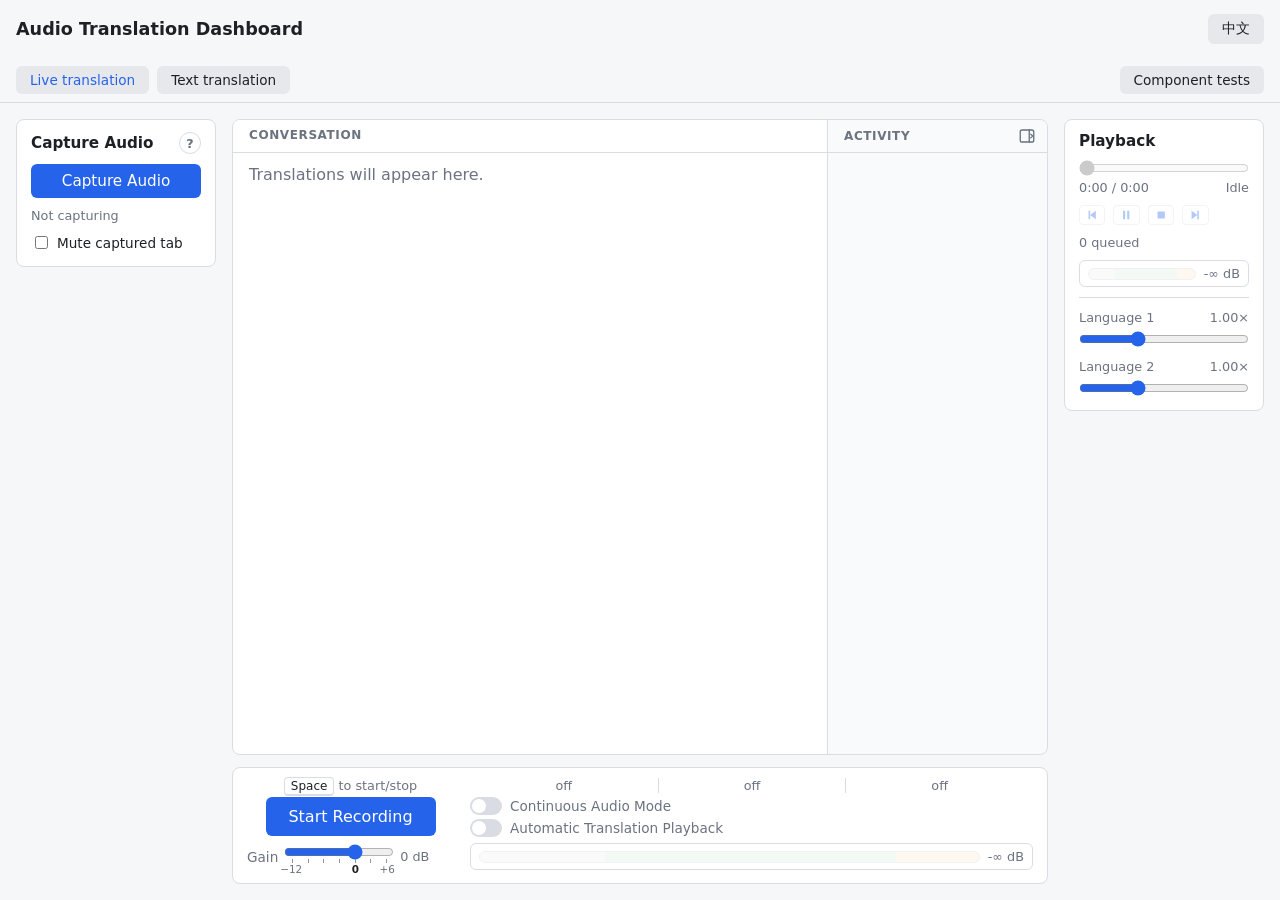
==== commit 623ef222: "Add automatic Traditional Chinese interface support" ====
--- a/src/static/index.html
+++ b/src/static/index.html
@@ -5,6 +5,7 @@
   <meta name="viewport" content="width=device-width, initial-scale=1">
   <title data-i18n="Audio Translation Dashboard">Audio Translation Dashboard</title>
   <script src="i18n-zh.js"></script>
+  <script src="i18n-zh-hant.js"></script>
   <script src="i18n.js"></script>
   <link rel="stylesheet" href="style.css">
 </head>
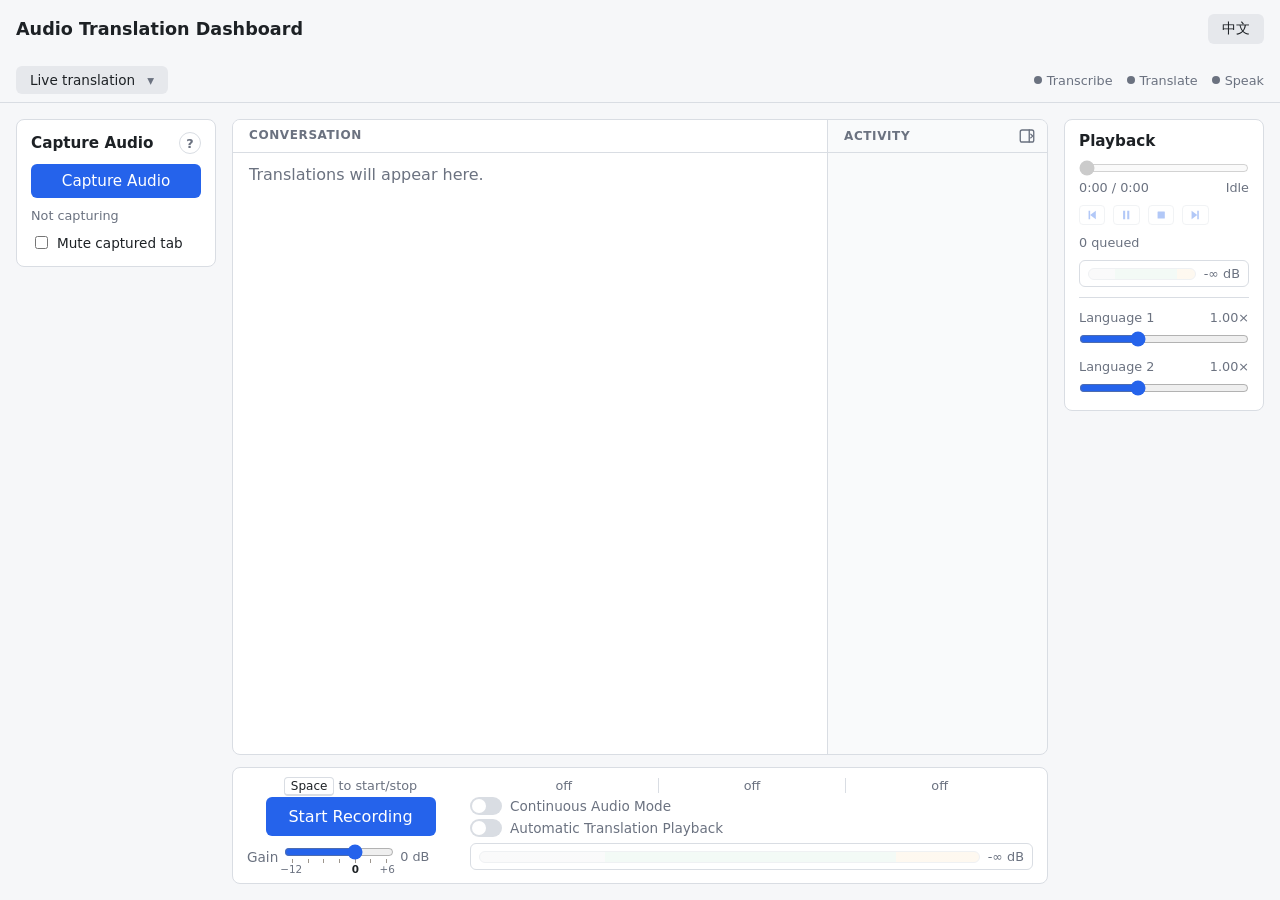
==== commit f7ff8927: "Separate app pages and add customizable shared header" ====
--- a/src/static/index.html
+++ b/src/static/index.html
@@ -8,24 +8,12 @@
   <script src="i18n-zh-hant.js"></script>
   <script src="i18n.js"></script>
   <link rel="stylesheet" href="style.css">
+  <link rel="stylesheet" href="header.css">
 </head>
-<body class="app-shell">
-  <header>
-    <div class="app-heading">
-      <h1><span data-i18n="Audio Translation Dashboard">Audio Translation Dashboard</span></h1>
-      <button id="ui-language" class="ui-language header-link" type="button" lang="zh-Hans" translate="no">中文</button>
-    </div>
-    <div class="app-toolbar">
-      <nav class="primary-views" aria-label="Translation views" data-i18n-aria-label="Translation views">
-        <a class="header-link" href="#live" data-view="live" data-i18n="Live translation">Live translation</a>
-        <a class="header-link" href="#text" data-view="text" data-i18n="Text translation">Text translation</a>
-      </nav>
-      <!-- The three servers' status (filled in by app.js from /api/health). -->
-      <div id="services" class="services" aria-live="polite"></div>
-      <a class="header-link" href="#tests" data-view="tests" data-i18n="Component tests">Component tests</a>
-      <a id="smoke-link" class="header-link" href="smoke.html" target="_blank" rel="noopener" hidden data-i18n="Smoke test ↗">Smoke test ↗</a>
-    </div>
-  </header>
+<body class="app-shell" data-page="live">
+  <header id="app-header"></header>
+  <script src="header-custom.js"></script>
+  <script src="header.js"></script>
 
   <!-- The page: the capture sidebar to the left of the main area, in what was
        empty space (the main area keeps its size, centered, when there's room). -->
@@ -151,9 +139,6 @@
   </aside>
   </div>
 
-  <!-- Loaded once, then kept mounted so switching views preserves their state. -->
-  <iframe id="text-view" class="app-view-frame" title="Text translation" data-src="translate.html" hidden data-i18n-title="Text translation"></iframe>
-  <iframe id="tests-view" class="app-view-frame" title="Component tests" data-src="test.html" allow="microphone" hidden data-i18n-title="Component tests"></iframe>
 
   <!-- How capturing works (the ? in the capture sidebar). -->
   <dialog id="capture-help" class="help-dialog" aria-labelledby="capture-help-title">
@@ -186,6 +171,5 @@
   <script src="translation-actions.js"></script>
   <script src="time-stretch.js"></script>
   <script src="app.js"></script>
-  <script src="views.js"></script>
 </body>
 </html>
--- a/src/static/style.css
+++ b/src/static/style.css
@@ -66,20 +66,10 @@
 .header-link:hover { background: var(--header-btn-hover); }
 .header-link + .header-link { margin-left: 0; } /* several: side by side */
 
-/* Keep live capture running while the other mounted views are visible. */
+/* The live page fills the viewport below the shared header. */
 .app-shell { height: 100vh; height: 100dvh; display: flex; flex-direction: column; overflow: hidden; }
-.app-shell > header { flex-shrink: 0; height: auto; flex-direction: column; align-items: stretch; gap: 0; padding: 0; }
-.app-heading { display: flex; align-items: center; justify-content: space-between; gap: 12px; padding: 14px 16px; }
-.app-toolbar { display: flex; align-items: center; flex-wrap: wrap; gap: 12px; padding: 8px 16px; }
-.primary-views { display: flex; flex-wrap: wrap; gap: 8px; }
-.app-toolbar .header-link { margin-left: 0; }
-.ui-language { flex-shrink: 0; color: var(--text); border: 0; font-family: inherit; cursor: pointer; }
 .app-shell > #live-view { flex: 1; min-height: 0; }
 .app-shell #live-view > main { height: 100%; min-height: 0; }
-.app-view-frame { display: block; width: 100%; flex: 1; min-height: 0; border: 0; }
-.app-shell > [hidden], .app-shell > header > [hidden] { display: none !important; }
-.header-link[aria-current="page"] { color: var(--accent); }
-.embedded-view header { display: none; }
 
 /* Server status, at the right of the header before the link: a colored dot
    per server (green ok, amber loading, red down, gray not checked yet). */
--- a/src/static/header.css
+++ b/src/static/header.css
@@ -0,0 +1,19 @@
+/* Shared header: the top row is 2/3 branding and 1/3 controls, above the status bar. */
+#app-header { display: block; flex-shrink: 0; height: auto; padding: 0; position: relative; z-index: 10; }
+.app-heading { display: grid; grid-template-columns: minmax(0, 2fr) minmax(0, 1fr); align-items: center; padding: 14px 16px; }
+.header-branding { display: flex; align-items: center; gap: 8px; min-width: 0; overflow-wrap: anywhere; }
+.header-branding h1 { min-width: 0; }
+.header-controls { display: flex; justify-content: flex-end; align-items: center; flex-wrap: wrap; gap: 8px; min-width: 0; }
+.ui-language { color: var(--text); border: 0; font-family: inherit; cursor: pointer; }
+.header-status-bar { display: flex; align-items: center; flex-wrap: wrap; gap: 12px; padding: 8px 16px; }
+#app-header .header-link { margin-left: 0; }
+.header-status-bar .services { margin-left: auto; flex-wrap: wrap; }
+.page-menu { position: relative; }
+.page-menu > summary { display: flex; align-items: center; gap: 12px; cursor: pointer; list-style: none; }
+.page-menu > summary::-webkit-details-marker { display: none; }
+.page-menu > summary::after { content: "▾"; color: var(--muted); }
+.page-options { position: absolute; top: calc(100% + 6px); left: 0; display: flex; flex-direction: column; min-width: 220px; max-width: calc(100vw - 32px); padding: 6px; background: var(--panel); border: 1px solid var(--border); border-radius: 8px; box-shadow: 0 6px 20px #0002; }
+.page-option { padding: 10px 12px; border-radius: 4px; color: var(--text); font-size: 0.85rem; text-decoration: none; }
+.page-option:hover { background: var(--header-btn-hover); }
+.page-option[aria-current="page"] { color: var(--accent); background: var(--header-btn-bg); }
+#app-header :focus-visible { outline: 2px solid var(--accent); outline-offset: 2px; }
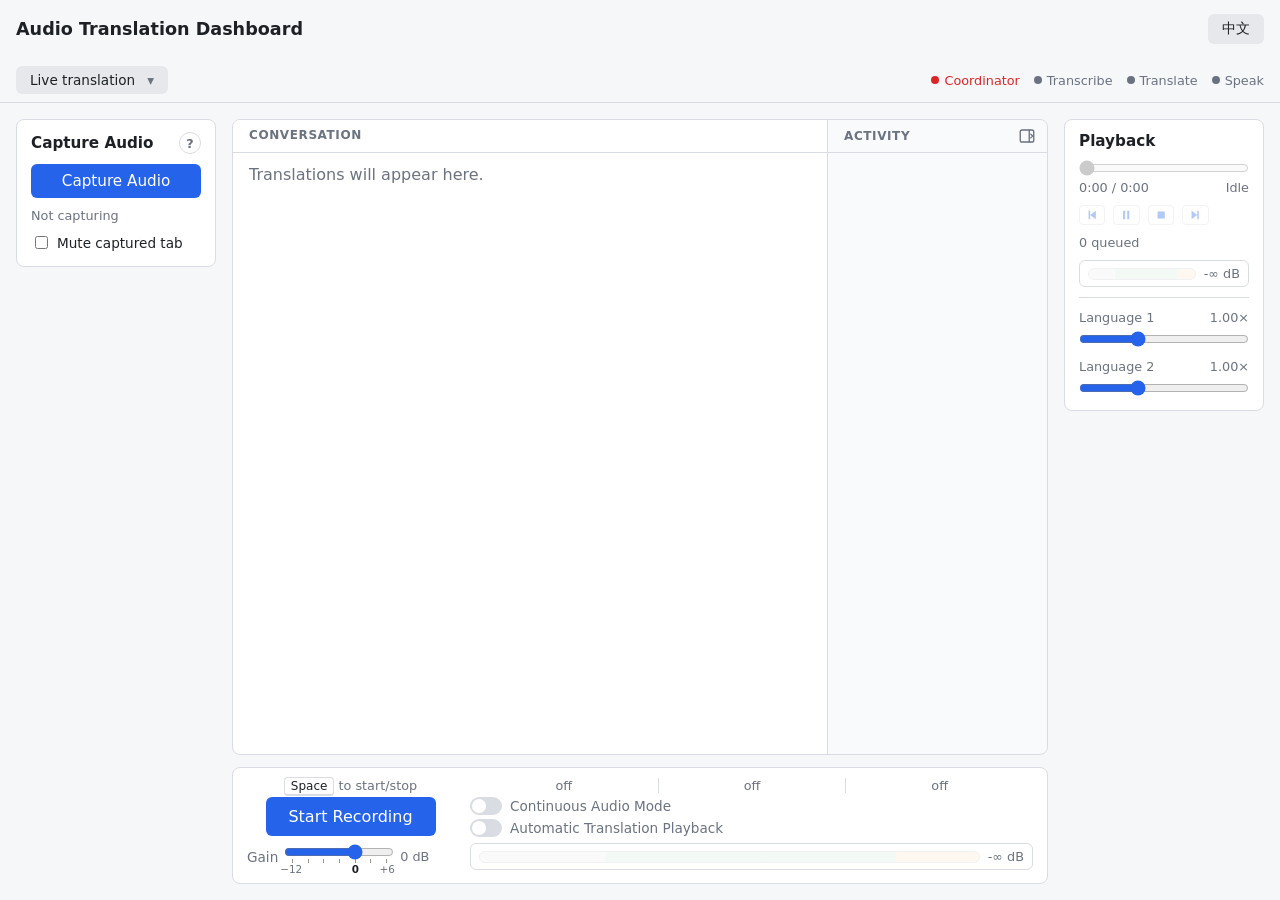
==== commit fff68f55: "Add bounded fetch retries and Coordinator status from shared health polling" ====
--- a/src/static/index.html
+++ b/src/static/index.html
@@ -7,6 +7,7 @@
   <script src="i18n-zh.js"></script>
   <script src="i18n-zh-hant.js"></script>
   <script src="i18n.js"></script>
+  <script src="coordinator.js"></script>
   <link rel="stylesheet" href="style.css">
   <link rel="stylesheet" href="header.css">
 </head>
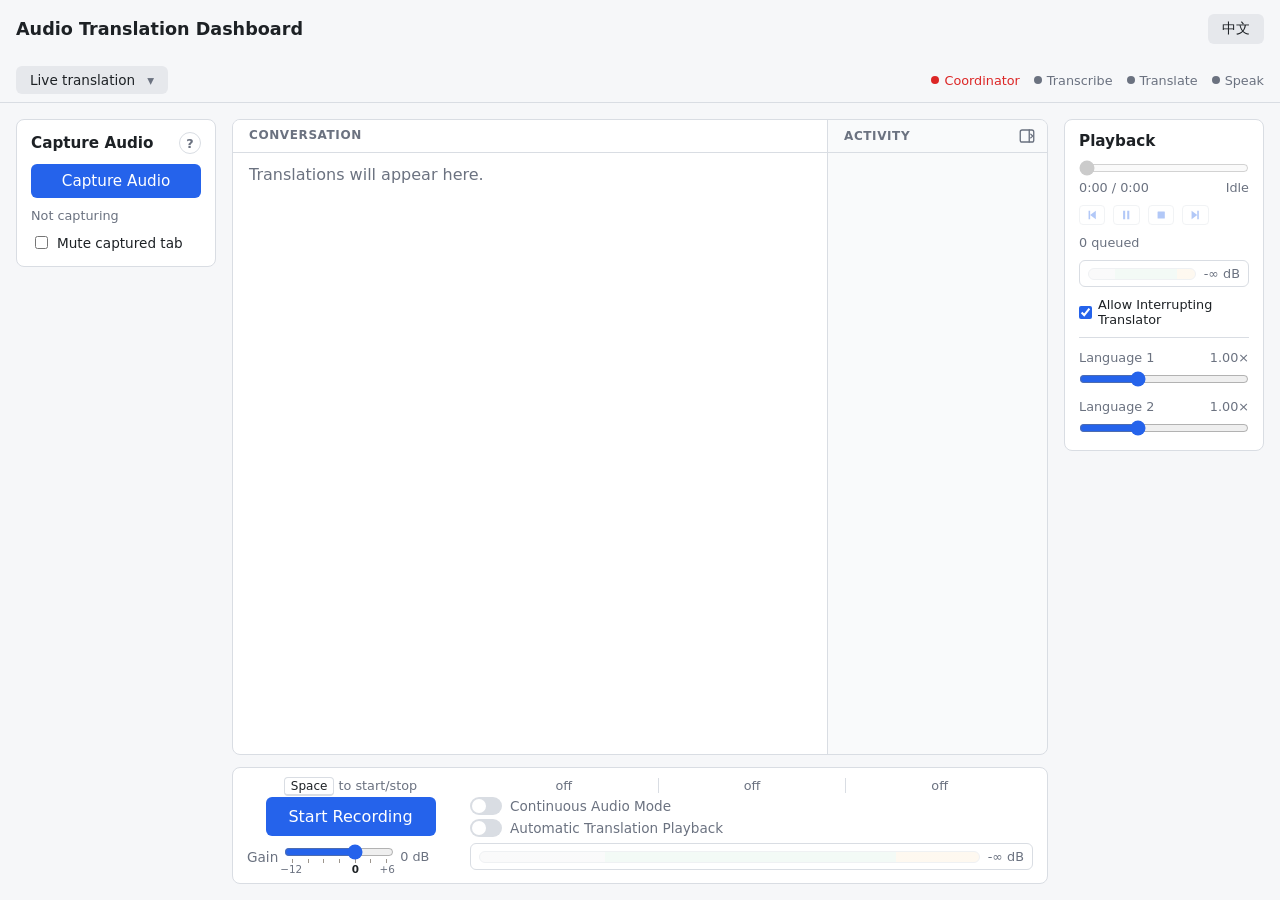
==== commit b776a8c2: "Add optional uninterrupted translation playback with microphone suppression" ====
--- a/src/static/index.html
+++ b/src/static/index.html
@@ -133,6 +133,10 @@
       <div id="playback-meter" class="meter" role="meter" aria-label="Playback level" aria-valuemin="-60" aria-valuemax="0" aria-valuenow="-60" title="Playback output level (dBFS)" data-i18n-aria-label="Playback level" data-i18n-title="Playback output level (dBFS)"><div class="meter-fill"></div></div>
       <span id="playback-db" class="meter-db">-∞ dB</span>
     </div>
+    <label class="playback-interrupt" title="Allow speech to interrupt the translator. When off, microphone input is muted during translation playback. Interruption can be unreliable on mobile because echo cancellation varies." data-i18n-title="Allow speech to interrupt the translator. When off, microphone input is muted during translation playback. Interruption can be unreliable on mobile because echo cancellation varies.">
+      <input id="allow-interrupt" type="checkbox" checked>
+      <span data-i18n="Allow Interrupting Translator">Allow Interrupting Translator</span>
+    </label>
     <div class="playback-speeds" role="group" aria-label="Translation playback speed" data-i18n-aria-label="Translation playback speed">
       <label class="playback-speed"><span id="speed-language1" data-i18n="Language 1">Language 1</span><output for="speed1">1.00×</output><input id="speed1" type="range" min="0.75" max="1.5" step="0.05" value="1" aria-labelledby="speed-language1"></label>
       <label class="playback-speed"><span id="speed-language2" data-i18n="Language 2">Language 2</span><output for="speed2">1.00×</output><input id="speed2" type="range" min="0.75" max="1.5" step="0.05" value="1" aria-labelledby="speed-language2"></label>
--- a/src/static/style.css
+++ b/src/static/style.css
@@ -737,6 +737,11 @@
 
 .playback-panel { grid-column: 3; grid-row: 1; justify-self: start; margin: 16px 16px 0 0; }
 .playback-controls { margin: 0; gap: 8px; }
+.playback-interrupt { display: flex; align-items: center; gap: 6px; font-size: 0.8rem; cursor: pointer; }
+.playback-interrupt input { margin: 0; accent-color: var(--accent); }
+#level-meter.muted { background: #fff; }
+#level-meter.muted .meter-fill, #level-meter.muted .meter-peak,
+#level-meter.muted .meter-threshold { visibility: hidden; }
 .playback-controls .row-btn:disabled { opacity: 0.35; cursor: default; border-color: var(--border); }
 .playback-panel .level { width: 100%; align-self: center; }
 .playback-timeline input { width: 100%; margin: 0; accent-color: var(--accent); }
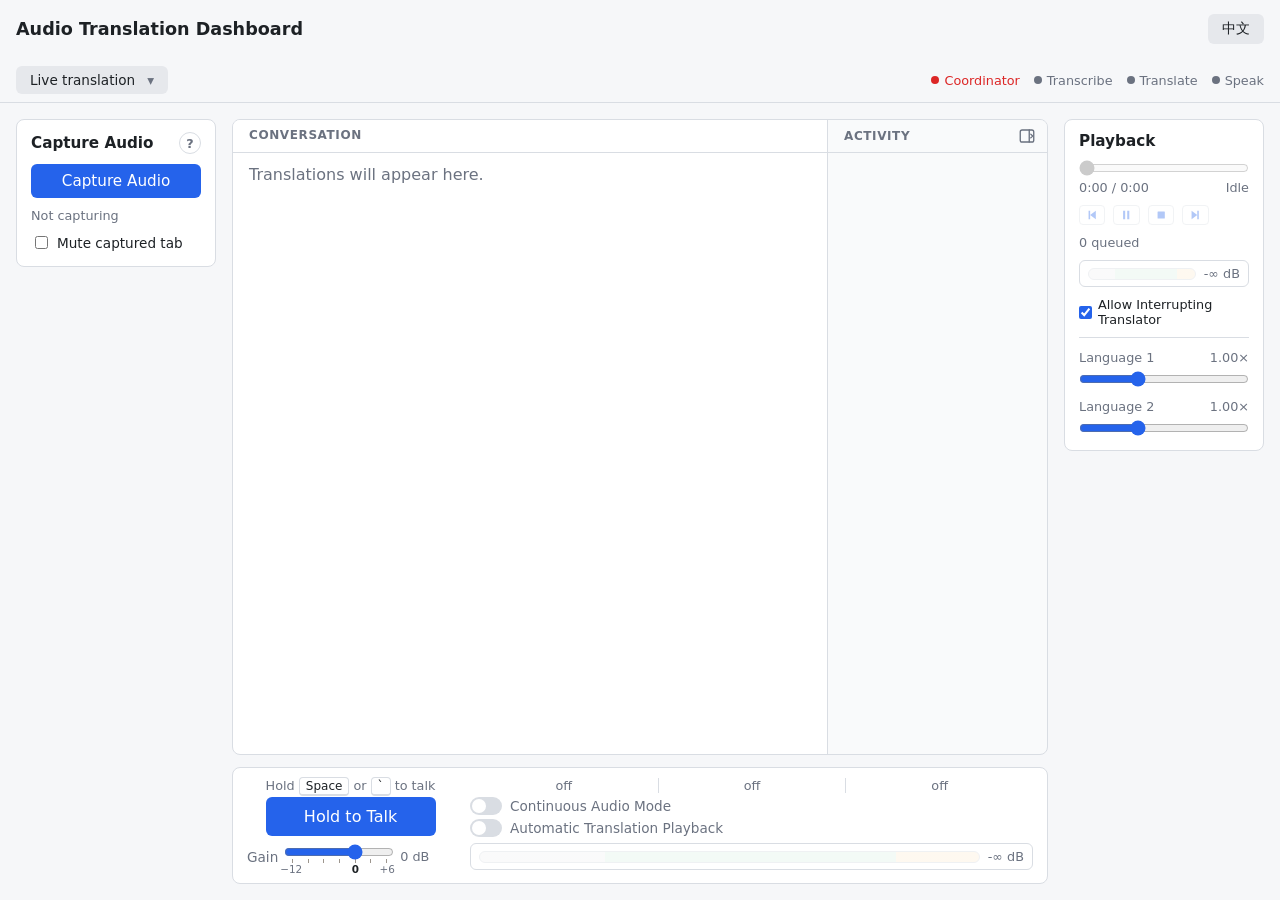
==== commit e3afd187: "Add push-to-talk recording and shared keyboard shortcuts" ====
--- a/src/static/index.html
+++ b/src/static/index.html
@@ -61,7 +61,7 @@
          belongs to (the Space hint above the button, the status above the
          level). Bottom row: button, mode switch, gain, level. -->
     <div class="controls">
-      <span class="shortcut-hint"><kbd data-i18n="Space">Space</kbd> <span data-i18n="to start/stop">to start/stop</span></span>
+      <span class="shortcut-hint"><span id="toggle-shortcut" data-i18n-rich="{space} or {backtick} to start/stop"><kbd data-i18n-slot="space" data-i18n="Space">Space</kbd> or <kbd data-i18n-slot="backtick">`</kbd> to start/stop</span><span id="talk-shortcut" data-i18n-rich="Hold {space} or {backtick} to talk" hidden>Hold <kbd data-i18n-slot="space" data-i18n="Space">Space</kbd> or <kbd data-i18n-slot="backtick">`</kbd> to talk</span></span>
       <!-- Three independent indicators, left to right (filled in by app.js):
            the capture and the microphone (each with its own recording state), and
            playback, which waits for both to be quiet. Unlabeled: the position
@@ -74,7 +74,7 @@
 
       <button id="record-btn" type="button" title="Start/stop recording (Space)" data-i18n-title="Start/stop recording (Space)" data-i18n="Start Recording">Start Recording</button>
       <!-- "Continuous Audio Mode" in the UI; called auto-split in the code and config. -->
-      <label class="switch" title="On: keep listening and send each phrase when you pause. Off: one recording per Start/Stop." data-i18n-title="On: keep listening and send each phrase when you pause. Off: one recording per Start/Stop.">
+      <label class="switch" title="On: keep listening and send each phrase when you pause. Off: hold to talk, release to send." data-i18n-title="On: keep listening and send each phrase when you pause. Off: hold to talk, release to send.">
         <input type="checkbox" id="auto-split" role="switch">
         <span class="switch-track"></span><span data-i18n="Continuous Audio Mode">Continuous Audio Mode</span></label>
       <label class="switch" title="On: speak each translation as soon as it's done. Off: use the ▶ button after a translation." data-i18n-title="On: speak each translation as soon as it&#x27;s done. Off: use the ▶ button after a translation.">
--- a/src/static/style.css
+++ b/src/static/style.css
@@ -829,3 +829,6 @@
   .activity { padding: 8px 10px; }
   .timing .secs { font-size: 1rem; }
 }
+
+/* Keep touch holds on the recording button from becoming scroll gestures. */
+#record-btn { touch-action: none; user-select: none; -webkit-user-select: none; }
